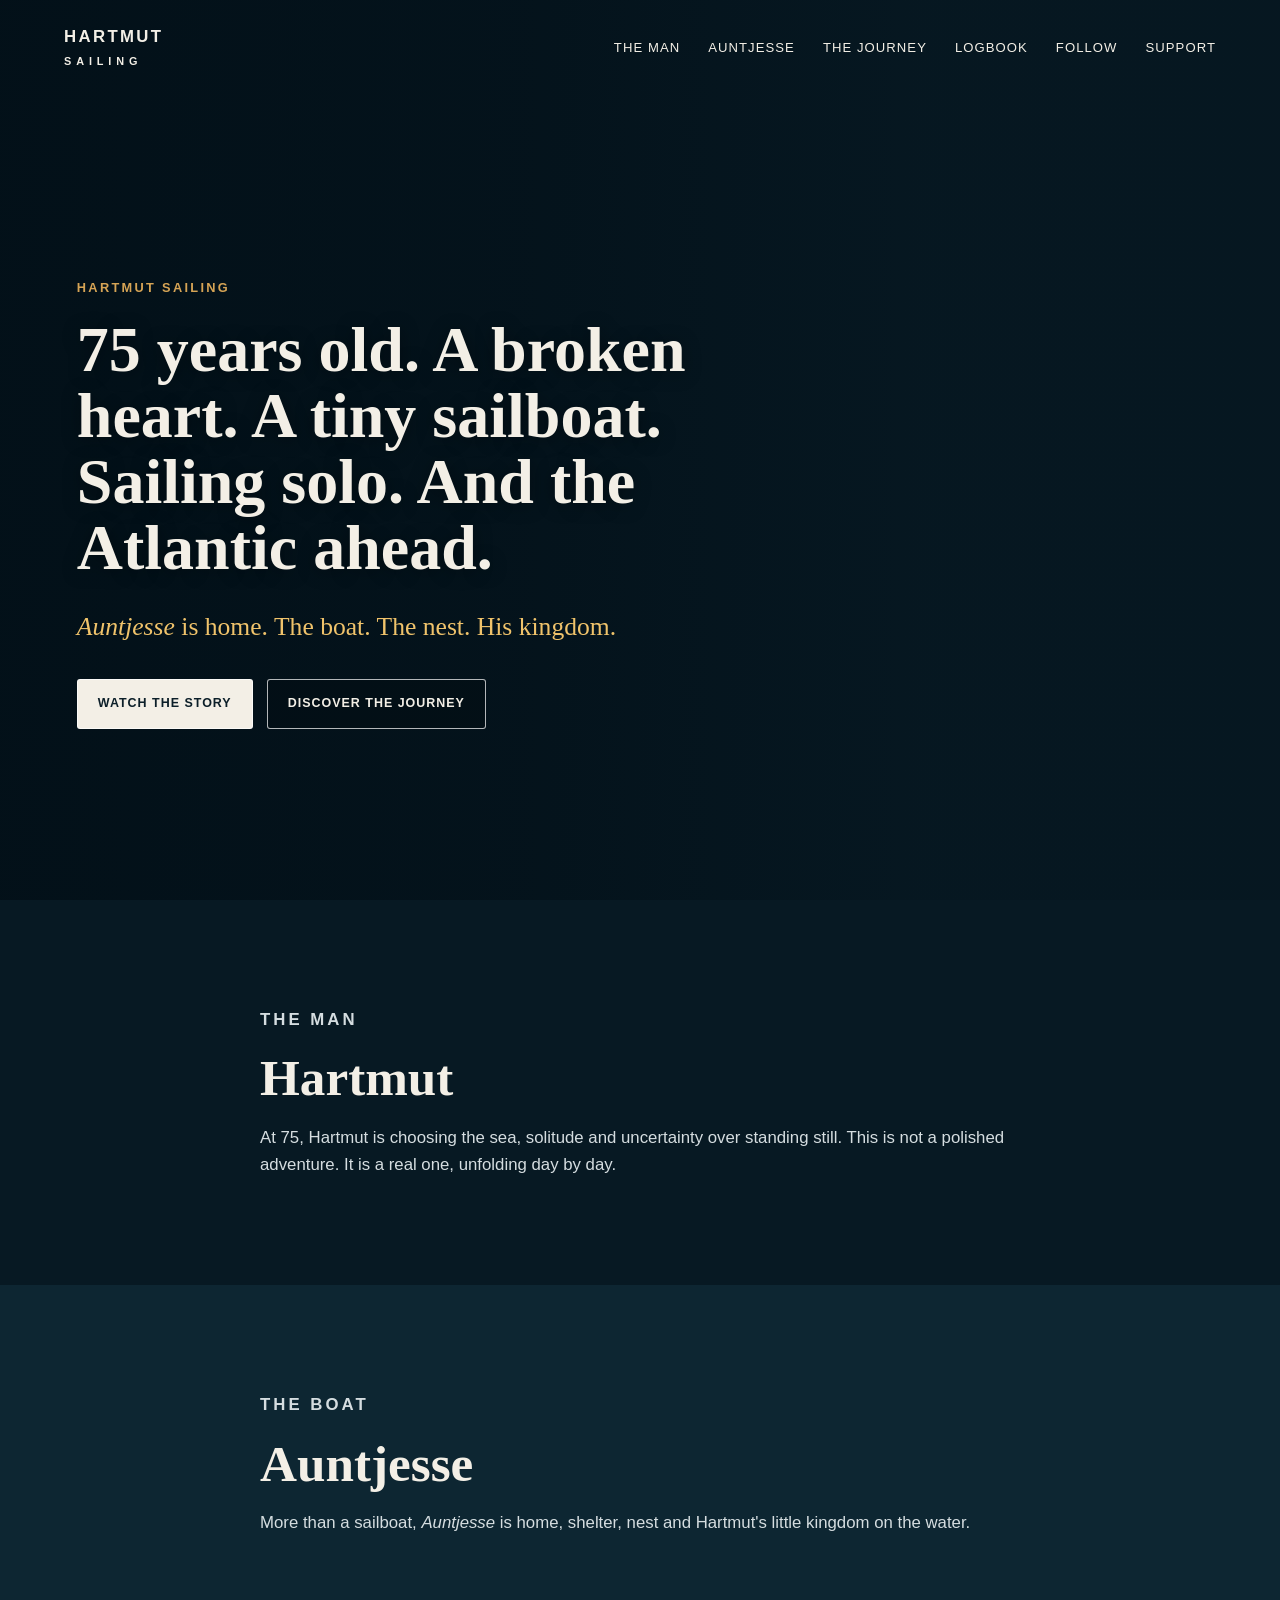
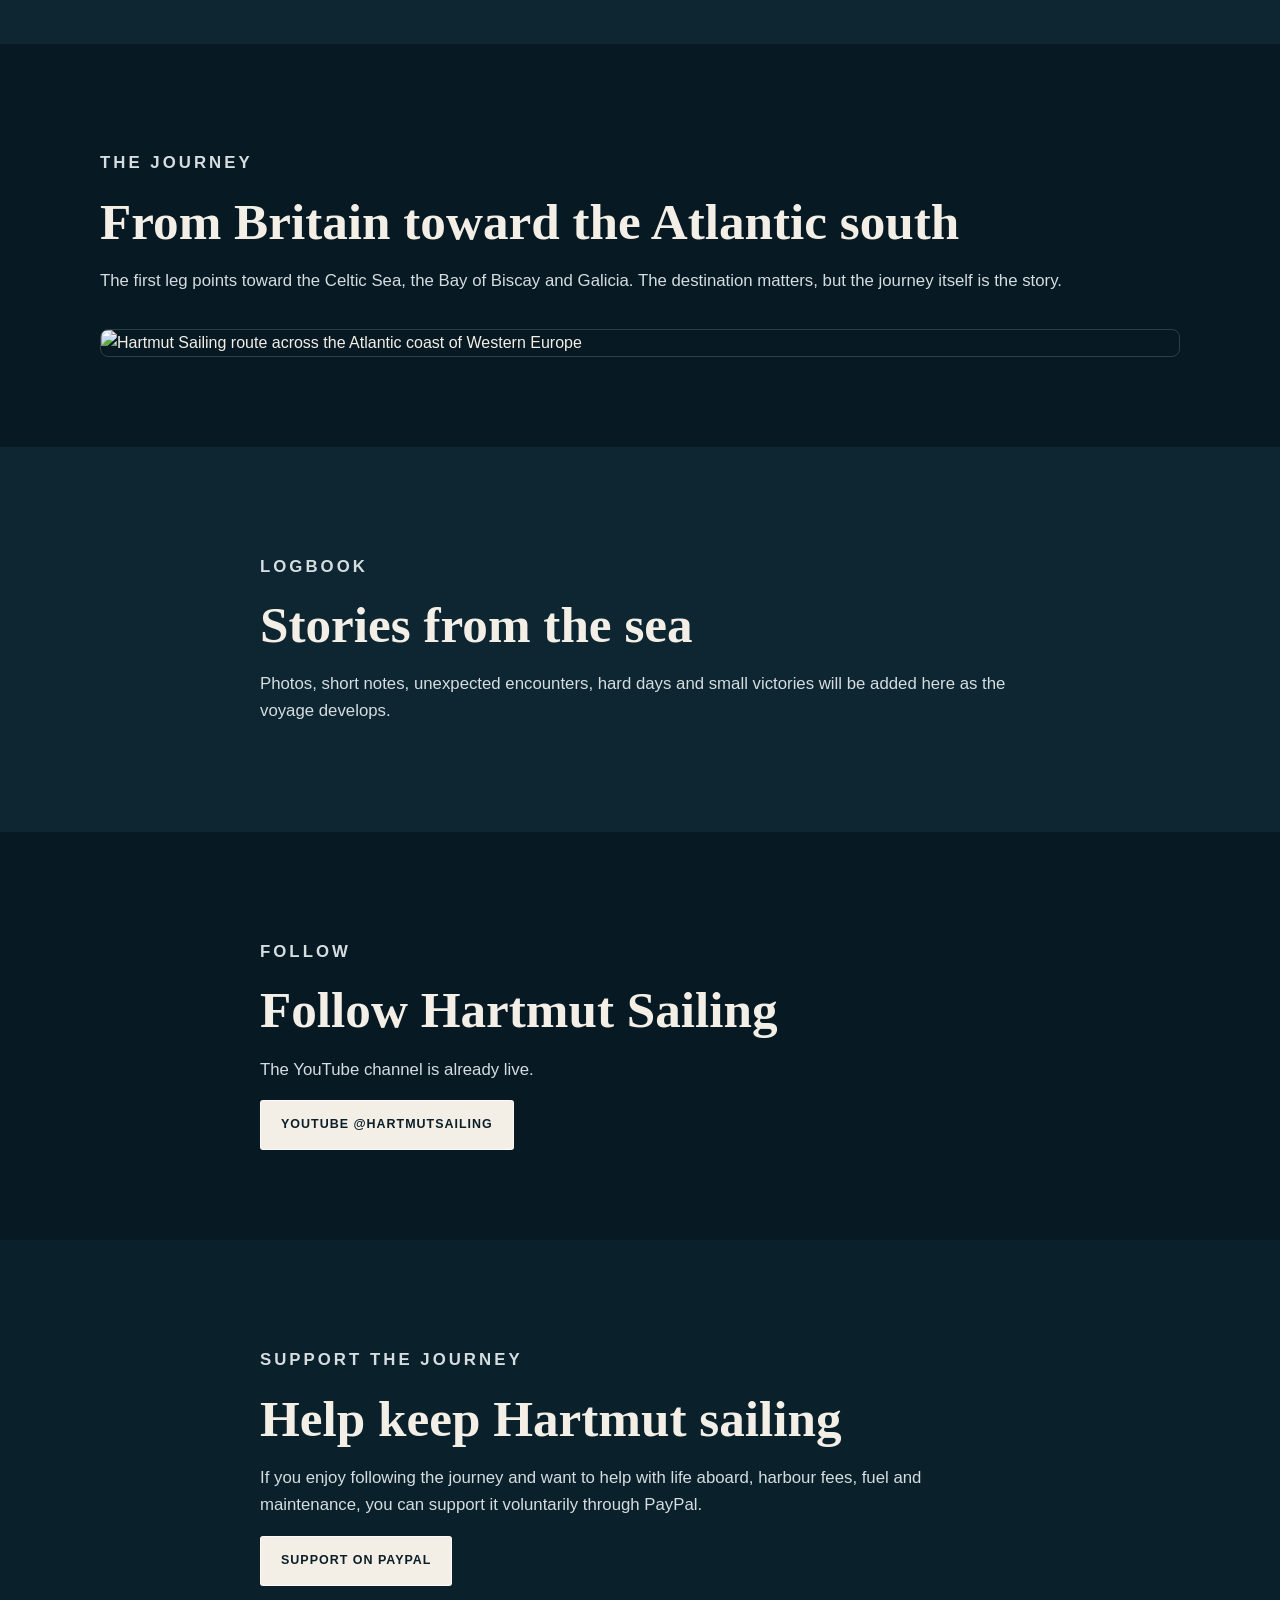
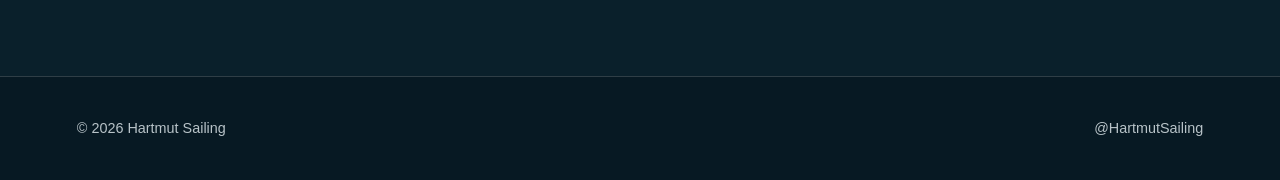
==== index.html @ e9989001 "Add files via upload" ====
<!doctype html>
<html lang="en">
<head>
  <meta charset="utf-8">
  <meta name="viewport" content="width=device-width, initial-scale=1">
  <title>Hartmut Sailing</title>
  <meta name="description" content="75 years old. A broken heart. A tiny sailboat. Sailing solo. And the Atlantic ahead.">
  <link rel="stylesheet" href="style.css">
</head>
<body>
  <header class="hero" id="top">
    <div class="overlay"></div>

    <nav class="nav">
      <a class="brand" href="#top">HARTMUT <span>SAILING</span></a>
      <button class="menu-toggle" aria-label="Open menu">☰</button>
      <div class="menu">
        <a href="#man">The Man</a>
        <a href="#boat">Auntjesse</a>
        <a href="#journey">The Journey</a>
        <a href="#logbook">Logbook</a>
        <a href="#follow">Follow</a>
        <a href="#support">Support</a>
      </div>
    </nav>

    <div class="hero-content">
      <p class="eyebrow">HARTMUT SAILING</p>
      <h1>75 years old. A broken heart. A tiny sailboat. Sailing solo. And the Atlantic ahead.</h1>
      <p class="lead"><em>Auntjesse</em> is home. The boat. The nest. His kingdom.</p>
      <div class="cta-row">
        <a class="button primary" href="https://www.youtube.com/@HartmutSailing" target="_blank" rel="noopener">Watch the story</a>
        <a class="button secondary" href="#journey">Discover the journey</a>
      </div>
    </div>
  </header>

  <main>
    <section id="man" class="section">
      <div class="section-inner narrow">
        <p class="kicker">The Man</p>
        <h2>Hartmut</h2>
        <p>At 75, Hartmut is choosing the sea, solitude and uncertainty over standing still. This is not a polished adventure. It is a real one, unfolding day by day.</p>
      </div>
    </section>

    <section id="boat" class="section alt">
      <div class="section-inner narrow">
        <p class="kicker">The Boat</p>
        <h2>Auntjesse</h2>
        <p>More than a sailboat, <em>Auntjesse</em> is home, shelter, nest and Hartmut's little kingdom on the water.</p>
      </div>
    </section>

    <section id="journey" class="section">
      <div class="section-inner">
        <p class="kicker">The Journey</p>
        <h2>From Britain toward the Atlantic south</h2>
        <p>The first leg points toward the Celtic Sea, the Bay of Biscay and Galicia. The destination matters, but the journey itself is the story.</p>
        <img class="route-image" src="assets/hero.jpg" alt="Hartmut Sailing route across the Atlantic coast of Western Europe">
      </div>
    </section>

    <section id="logbook" class="section alt">
      <div class="section-inner narrow">
        <p class="kicker">Logbook</p>
        <h2>Stories from the sea</h2>
        <p>Photos, short notes, unexpected encounters, hard days and small victories will be added here as the voyage develops.</p>
      </div>
    </section>

    <section id="follow" class="section">
      <div class="section-inner narrow">
        <p class="kicker">Follow</p>
        <h2>Follow Hartmut Sailing</h2>
        <p>The YouTube channel is already live.</p>
        <a class="button primary" href="https://www.youtube.com/@HartmutSailing" target="_blank" rel="noopener">YouTube @HartmutSailing</a>
      </div>
    </section>

    <section id="support" class="section support">
      <div class="section-inner narrow">
        <p class="kicker">Support the Journey</p>
        <h2>Help keep Hartmut sailing</h2>
        <p>If you enjoy following the journey and want to help with life aboard, harbour fees, fuel and maintenance, you can support it voluntarily through PayPal.</p>
        <a class="button primary" href="https://www.paypal.me/Hartmutsailing" target="_blank" rel="noopener">Support on PayPal</a>
      </div>
    </section>
  </main>

  <footer>
    <p>© 2026 Hartmut Sailing</p>
    <p><a href="https://www.youtube.com/@HartmutSailing" target="_blank" rel="noopener">@HartmutSailing</a></p>
  </footer>

  <script>
    const toggle = document.querySelector('.menu-toggle');
    const menu = document.querySelector('.menu');
    toggle.addEventListener('click', () => menu.classList.toggle('open'));
    document.querySelectorAll('.menu a').forEach(a => a.addEventListener('click', () => menu.classList.remove('open')));
  </script>
</body>
</html>
---- style.css ----
:root{
  --bg:#071923;
  --bg2:#0d2632;
  --paper:#f3efe6;
  --muted:#b8c3c8;
  --gold:#d6a455;
  --line:rgba(255,255,255,.16);
}
*{box-sizing:border-box}
html{scroll-behavior:smooth}
body{
  margin:0;
  font-family:Arial,Helvetica,sans-serif;
  background:var(--bg);
  color:var(--paper);
  line-height:1.6;
}
a{color:inherit}
.hero{
  min-height:100vh;
  background-image:url("assets/hero.jpg");
  background-size:cover;
  background-position:center;
  position:relative;
  display:flex;
  flex-direction:column;
}
.overlay{
  position:absolute; inset:0;
  background:linear-gradient(90deg,rgba(2,15,23,.86) 0%,rgba(2,15,23,.63) 40%,rgba(2,15,23,.18) 72%,rgba(2,15,23,.2) 100%);
}
.nav{
  position:relative;
  z-index:2;
  display:flex;
  align-items:center;
  justify-content:space-between;
  padding:24px 5vw;
}
.brand{
  text-decoration:none;
  font-weight:700;
  letter-spacing:.14em;
  font-size:1.05rem;
}
.brand span{
  display:block;
  font-size:.68rem;
  letter-spacing:.45em;
  margin-top:2px;
}
.menu{
  display:flex;
  gap:28px;
}
.menu a{
  text-decoration:none;
  text-transform:uppercase;
  font-size:.82rem;
  letter-spacing:.08em;
}
.menu-toggle{
  display:none;
  background:none;
  color:white;
  border:1px solid var(--line);
  border-radius:8px;
  font-size:1.25rem;
  padding:6px 10px;
}
.hero-content{
  position:relative;
  z-index:2;
  width:min(760px,90vw);
  margin:auto 0 auto 6vw;
  padding:8vh 0;
}
.eyebrow,.kicker{
  text-transform:uppercase;
  letter-spacing:.18em;
  color:var(--gold);
  font-size:.8rem;
  font-weight:700;
}
h1{
  font-family:Georgia,"Times New Roman",serif;
  font-size:clamp(2.3rem,5vw,5.2rem);
  line-height:1.03;
  margin:.3em 0 .4em;
  text-shadow:0 2px 18px rgba(0,0,0,.38);
}
.lead{
  font-family:Georgia,"Times New Roman",serif;
  color:#f0c36b;
  font-size:clamp(1.2rem,2vw,1.75rem);
  max-width:560px;
}
.cta-row{
  display:flex;
  flex-wrap:wrap;
  gap:14px;
  margin-top:32px;
}
.button{
  display:inline-block;
  text-decoration:none;
  text-transform:uppercase;
  letter-spacing:.08em;
  font-size:.78rem;
  font-weight:700;
  padding:14px 20px;
  border-radius:3px;
  border:1px solid rgba(255,255,255,.7);
}
.primary{background:var(--paper); color:#0c1f29}
.secondary{background:rgba(0,0,0,.15)}
.section{padding:90px 6vw}
.section.alt{background:var(--bg2)}
.section.support{background:#0a202b}
.section-inner{max-width:1080px;margin:0 auto}
.narrow{max-width:760px}
h2{
  font-family:Georgia,"Times New Roman",serif;
  font-size:clamp(2rem,4vw,3.5rem);
  line-height:1.1;
  margin:.15em 0 .35em;
}
.section p{font-size:1.05rem;color:#d5dde0}
.route-image{
  width:100%;
  display:block;
  margin-top:34px;
  border:1px solid var(--line);
  border-radius:8px;
}
footer{
  border-top:1px solid var(--line);
  padding:26px 6vw;
  display:flex;
  justify-content:space-between;
  gap:20px;
  color:var(--muted);
  font-size:.9rem;
}
footer a{text-decoration:none}
@media(max-width:850px){
  .menu-toggle{display:block}
  .menu{
    display:none;
    position:absolute;
    top:75px;
    right:5vw;
    left:5vw;
    flex-direction:column;
    gap:0;
    padding:10px;
    border:1px solid var(--line);
    background:rgba(5,19,27,.97);
  }
  .menu.open{display:flex}
  .menu a{padding:12px}
  .hero-content{margin-left:5vw}
  .overlay{
    background:linear-gradient(180deg,rgba(2,15,23,.54) 0%,rgba(2,15,23,.72) 42%,rgba(2,15,23,.91) 100%);
  }
}
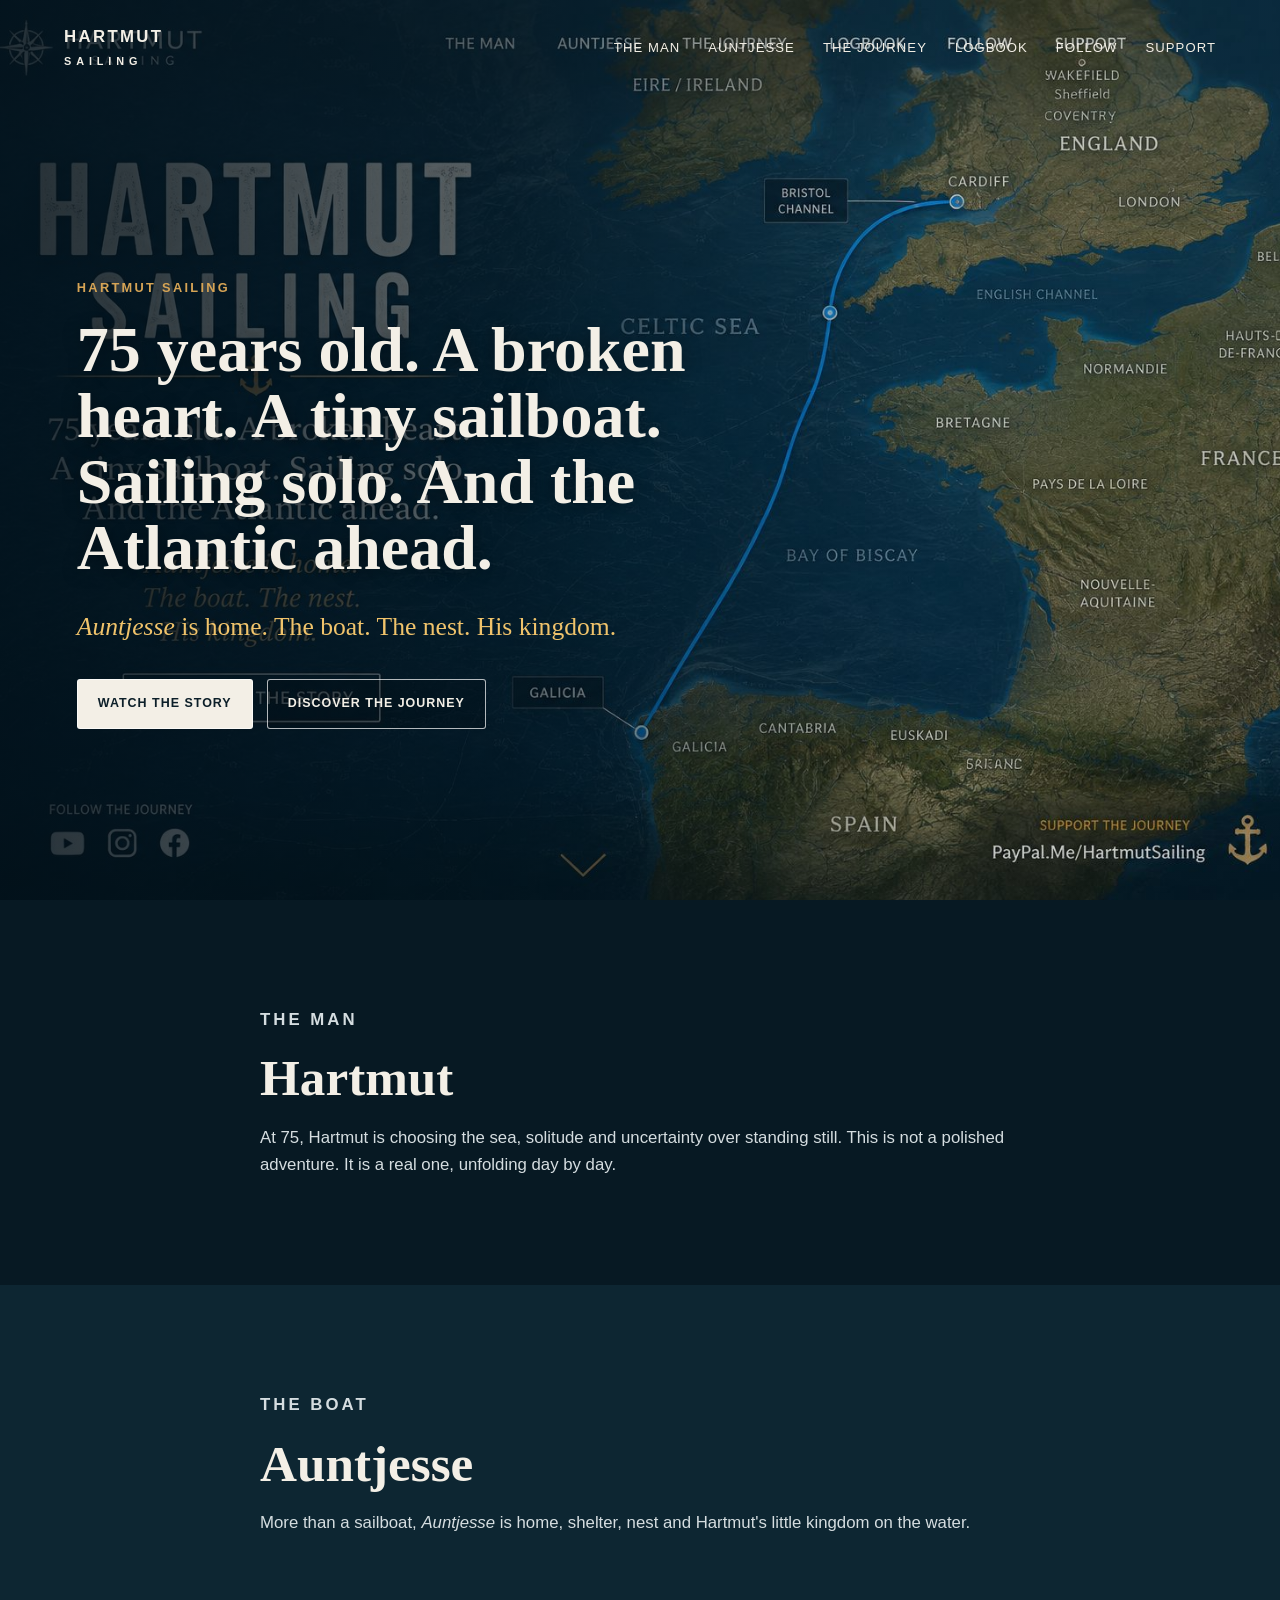
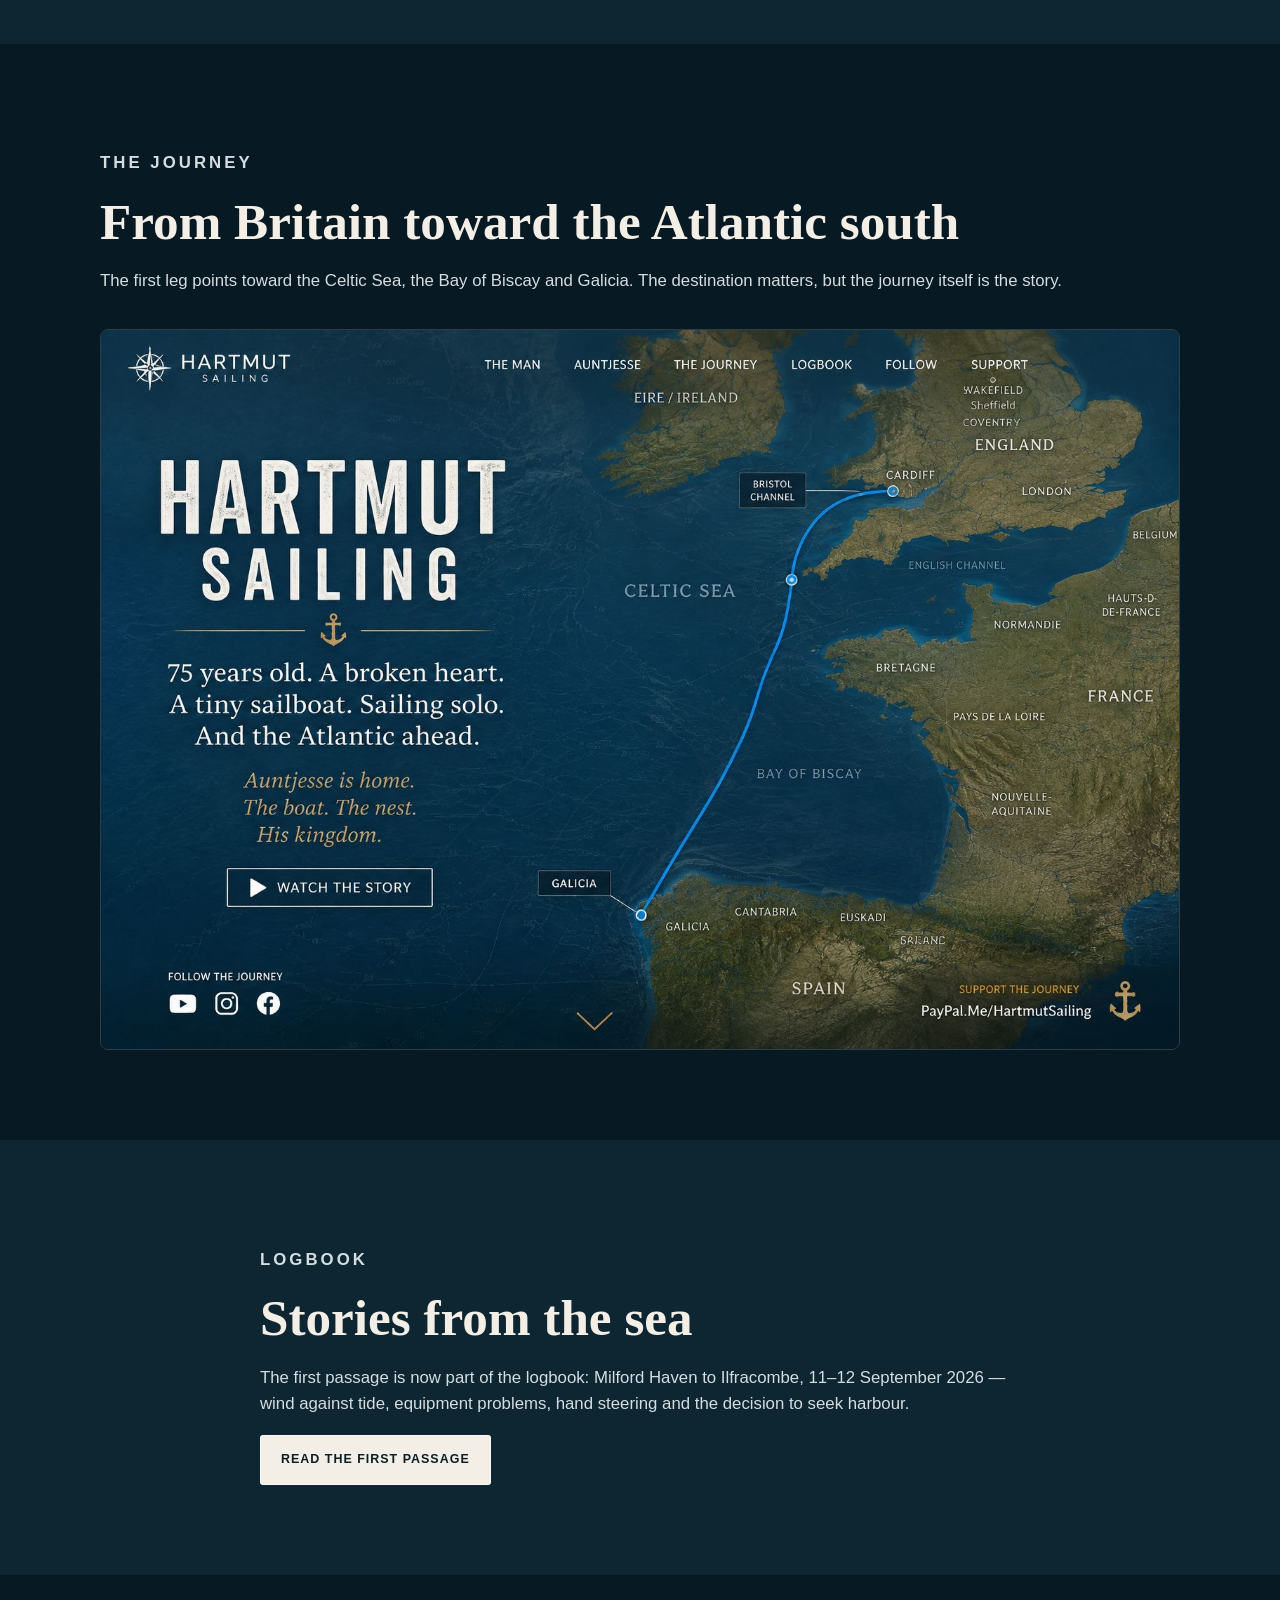
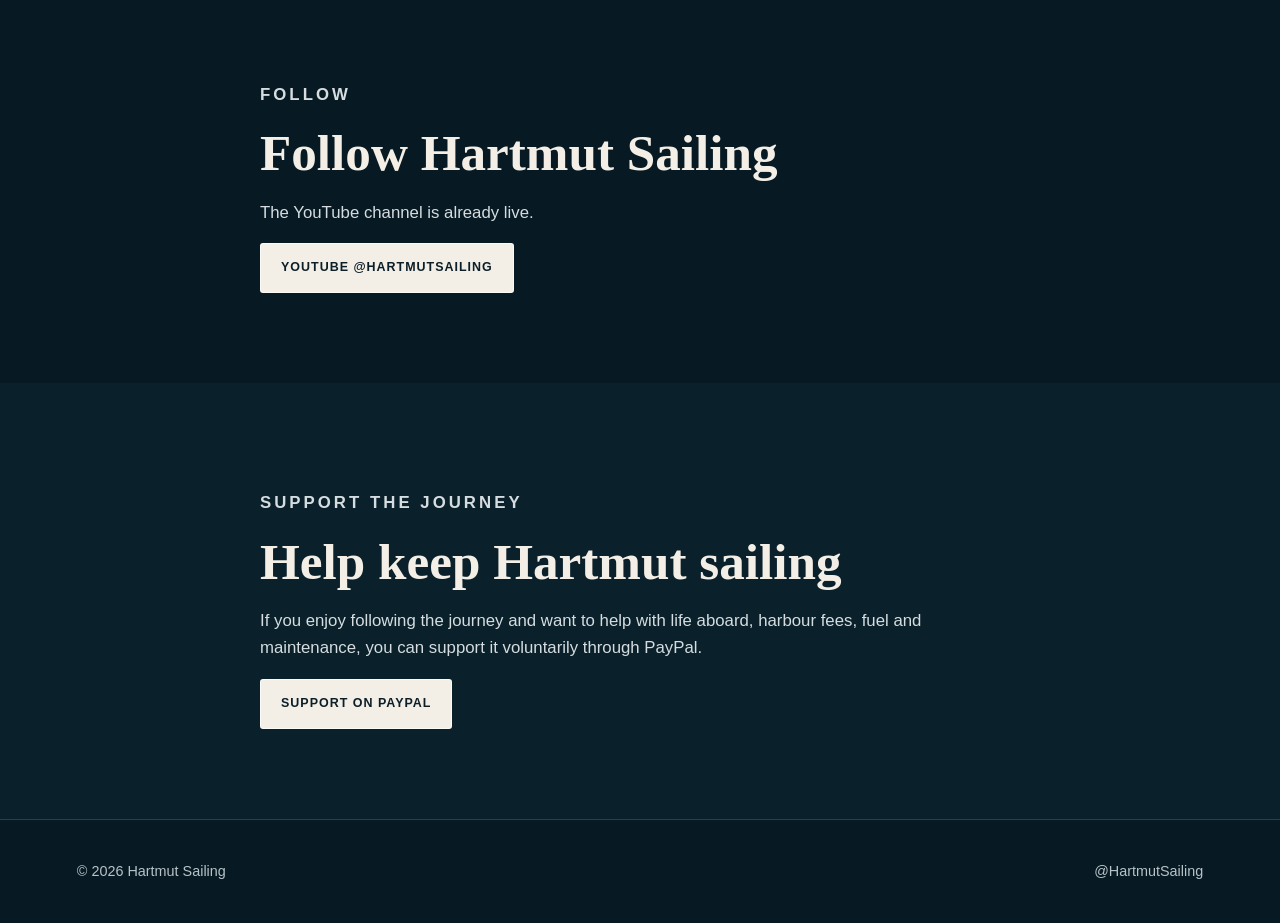
==== commit 169ef319: "Add files via upload Add First Passage Story" ====
--- a/index.html
+++ b/index.html
@@ -10,7 +10,6 @@
 <body>
   <header class="hero" id="top">
     <div class="overlay"></div>
-
     <nav class="nav">
       <a class="brand" href="#top">HARTMUT <span>SAILING</span></a>
       <button class="menu-toggle" aria-label="Open menu">☰</button>
@@ -23,7 +22,6 @@
         <a href="#support">Support</a>
       </div>
     </nav>
-
     <div class="hero-content">
       <p class="eyebrow">HARTMUT SAILING</p>
       <h1>75 years old. A broken heart. A tiny sailboat. Sailing solo. And the Atlantic ahead.</h1>
@@ -34,7 +32,6 @@
       </div>
     </div>
   </header>
-
   <main>
     <section id="man" class="section">
       <div class="section-inner narrow">
@@ -43,7 +40,6 @@
         <p>At 75, Hartmut is choosing the sea, solitude and uncertainty over standing still. This is not a polished adventure. It is a real one, unfolding day by day.</p>
       </div>
     </section>
-
     <section id="boat" class="section alt">
       <div class="section-inner narrow">
         <p class="kicker">The Boat</p>
@@ -51,24 +47,22 @@
         <p>More than a sailboat, <em>Auntjesse</em> is home, shelter, nest and Hartmut's little kingdom on the water.</p>
       </div>
     </section>
-
     <section id="journey" class="section">
       <div class="section-inner">
         <p class="kicker">The Journey</p>
         <h2>From Britain toward the Atlantic south</h2>
         <p>The first leg points toward the Celtic Sea, the Bay of Biscay and Galicia. The destination matters, but the journey itself is the story.</p>
-        <img class="route-image" src="assets/hero.jpg" alt="Hartmut Sailing route across the Atlantic coast of Western Europe">
+        <img class="route-image" src="asset/hero.jpg" alt="Hartmut Sailing route across the Atlantic coast of Western Europe">
       </div>
     </section>
-
     <section id="logbook" class="section alt">
       <div class="section-inner narrow">
         <p class="kicker">Logbook</p>
         <h2>Stories from the sea</h2>
-        <p>Photos, short notes, unexpected encounters, hard days and small victories will be added here as the voyage develops.</p>
+        <p>The first passage is now part of the logbook: Milford Haven to Ilfracombe, 11–12 September 2026 — wind against tide, equipment problems, hand steering and the decision to seek harbour.</p>
+        <a class="button primary" href="first-passage.html">Read The First Passage</a>
       </div>
     </section>
-
     <section id="follow" class="section">
       <div class="section-inner narrow">
         <p class="kicker">Follow</p>
@@ -77,7 +71,6 @@
         <a class="button primary" href="https://www.youtube.com/@HartmutSailing" target="_blank" rel="noopener">YouTube @HartmutSailing</a>
       </div>
     </section>
-
     <section id="support" class="section support">
       <div class="section-inner narrow">
         <p class="kicker">Support the Journey</p>
@@ -87,12 +80,10 @@
       </div>
     </section>
   </main>
-
   <footer>
     <p>© 2026 Hartmut Sailing</p>
     <p><a href="https://www.youtube.com/@HartmutSailing" target="_blank" rel="noopener">@HartmutSailing</a></p>
   </footer>
-
   <script>
     const toggle = document.querySelector('.menu-toggle');
     const menu = document.querySelector('.menu');
--- a/style.css
+++ b/style.css
@@ -19,7 +19,7 @@
 a{color:inherit}
 .hero{
   min-height:100vh;
-  background-image:url("assets/hero.jpg");
+  background-image:url("asset/hero.jpg");
   background-size:cover;
   background-position:center;
   position:relative;
